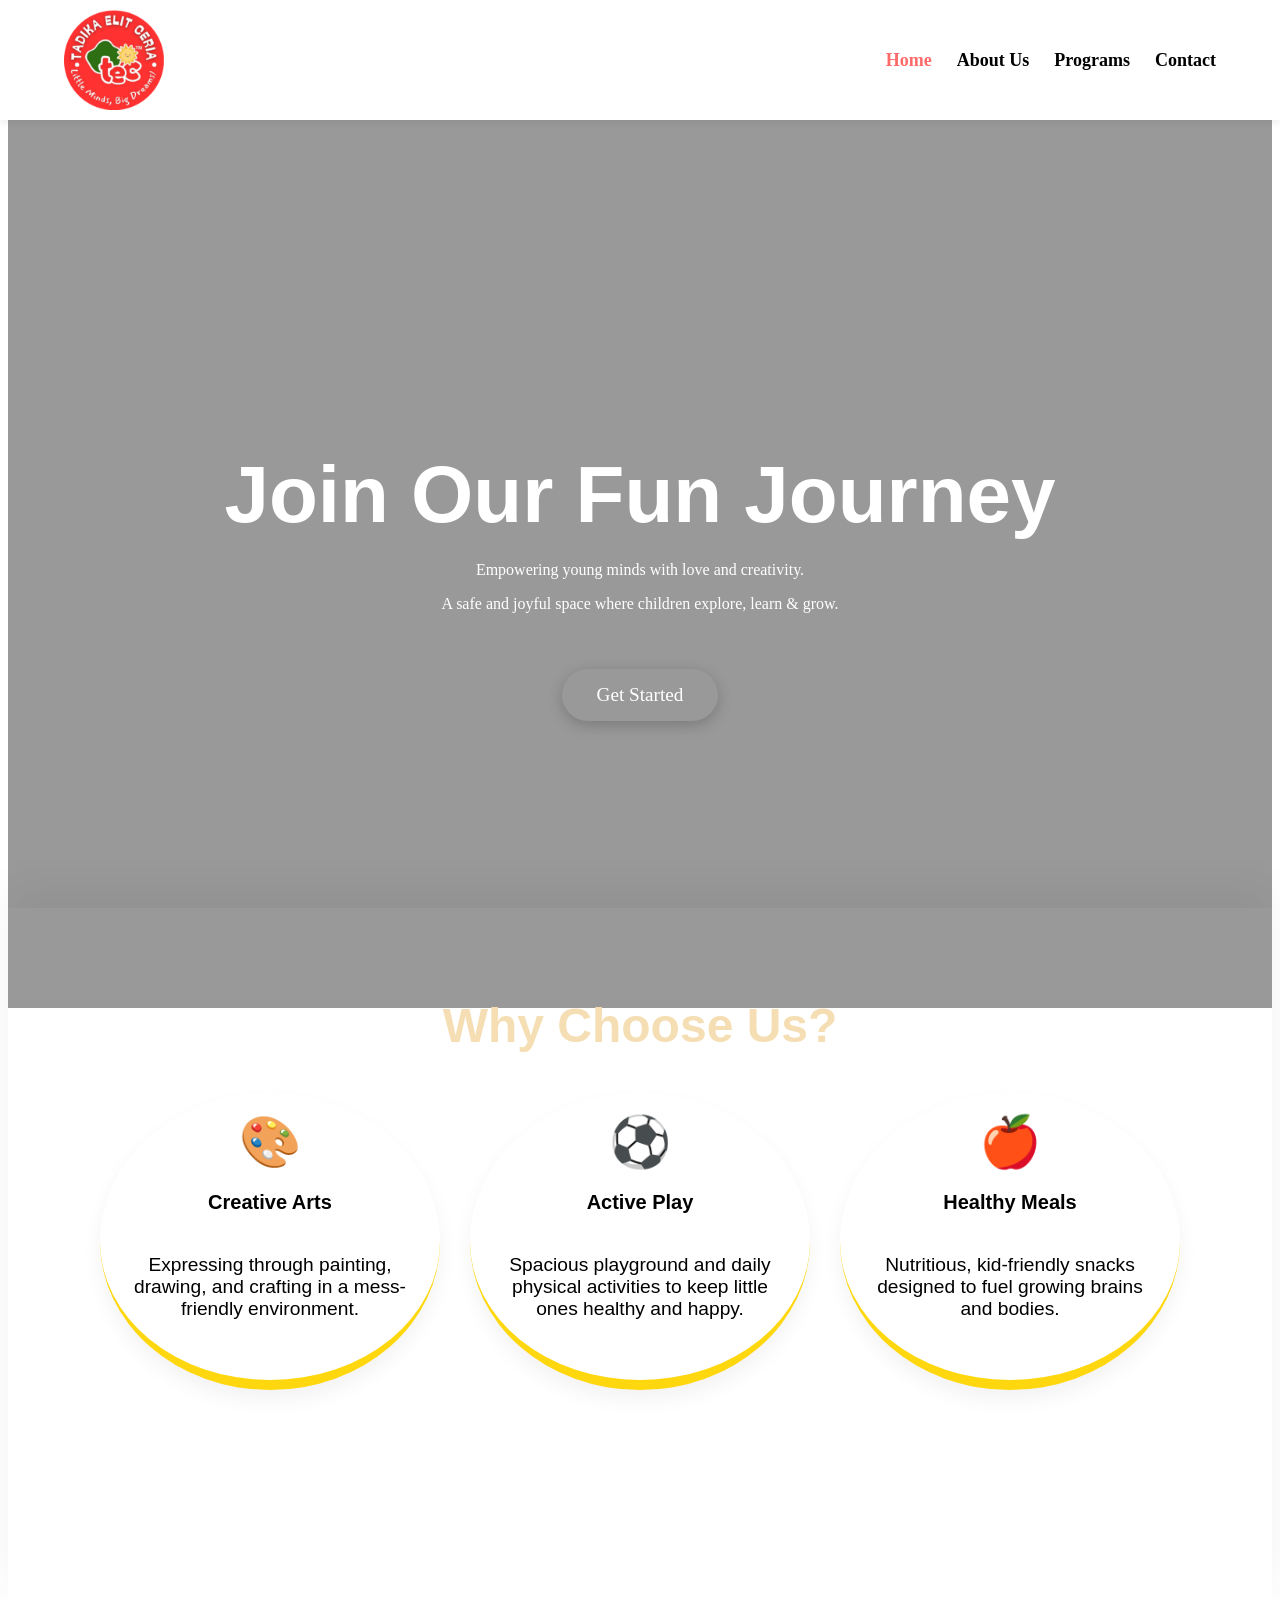
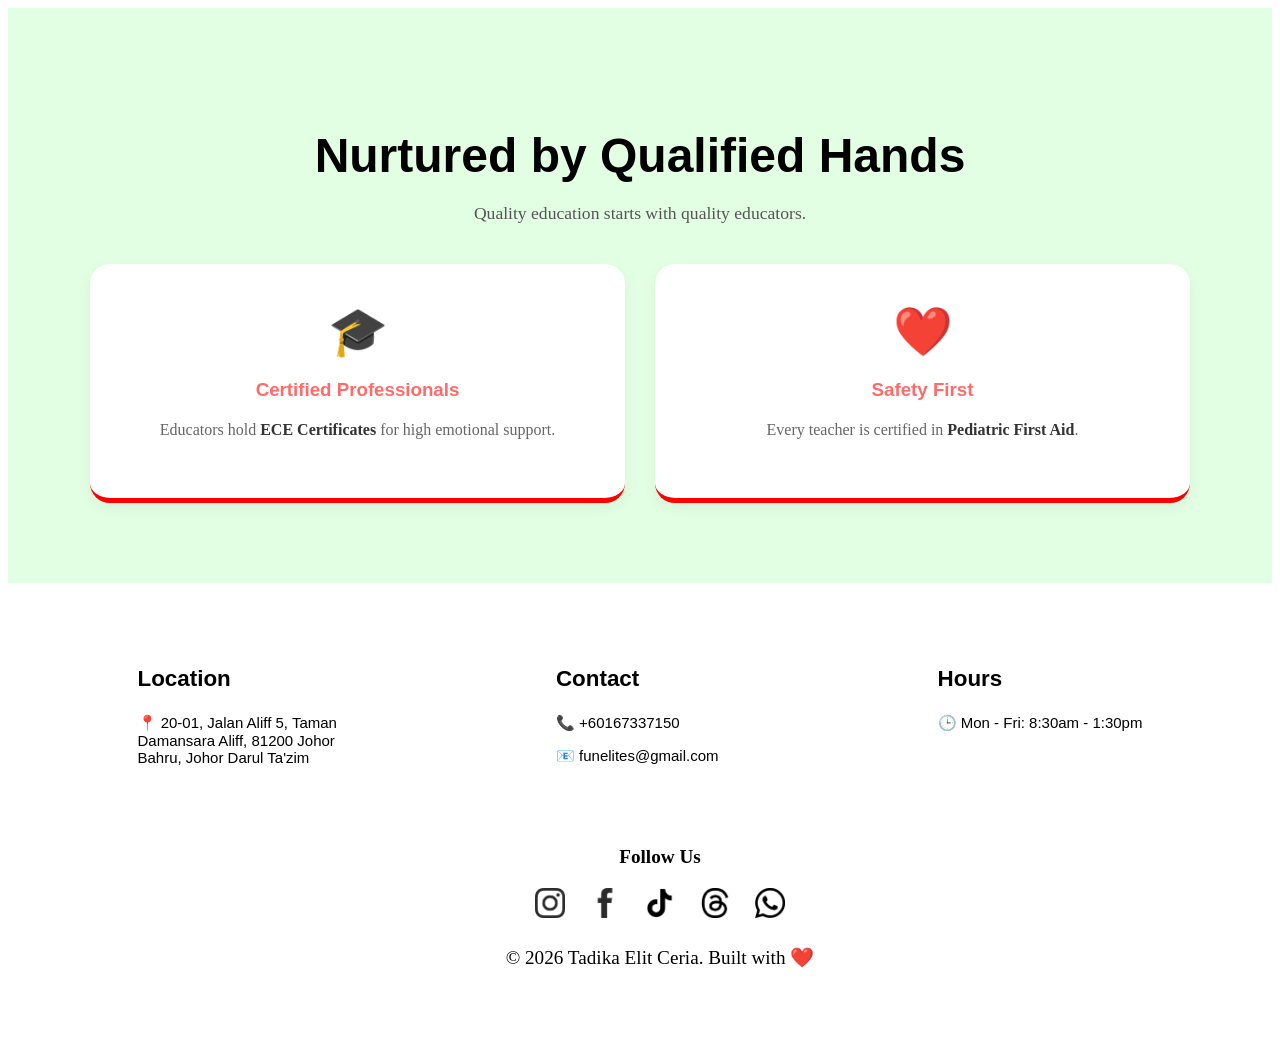
==== index.html @ 76b3a1b8 "Add files via upload" ====
<!DOCTYPE html>
<html lang="en">
<head>
    <meta charset="UTF-8">
    <meta name="viewport" content="width=device-width, initial-scale=1.0">
    <title>Tadika Elit Ceria | Home</title>
    <!-- Fonts CDN Fix -->
    <link href="googleapis.com" rel="stylesheet">
    <!-- Project Stylesheets -->
    <link rel="stylesheet" href="style.css">
    <link rel="stylesheet" href="nav.css">
    <link rel="stylesheet" href="index.css">
    <link rel="stylesheet" href="hero.css">
    <link rel="stylesheet" href="footer.css">
    <link rel="stylesheet" href="scrollToTop.css">
    <!--Favicon -->
    <link rel="icon" href="images/tec_logo.ico" type="image/x-icon">

    <style>
        .scallop-top {
    height: 40px;
    width: 100%; 
    position: absolute;
    top: -39px;
    background: radial-gradient(circle at 25px 0px, transparent 25px, #e2ffe4 26px);
    background-size: 50px 50px;
    background-color: var(--secondary-color);
    transform: rotate(180deg);
}
    </style>
</head>
<body>

    <!-- Navigation Header -->
    <div class="mobile-header">
        <!-- Hamburger Menu Icon -->
         <span class="mobile-only-toggle" style="font-size:30px;cursor:pointer" onclick="openNav()">☰</span>
         <!-- Logo Area -->
          <div class="logo-area">
            <a href="index.html">
                <img src="images/tec_logo.ico" alt="Tadika Elit Ceria Logo" style="height: 70px; width: auto;">
            </a>
        </div>
    </div>
    
    <!-- Your Sidenav stays outside the header -->
    <div id="mySidenav" class="sidenav">
        <!-- Sidenav content -->
            <a href="javascript:void(0)" class="closebtn" onclick="closeNav()">&times;</a>
            <a href="index.html" style="color: var(--primary-color, #ff6b6b);">Home</a>
            <a href="about.html">About Us</a>
            <a href="program.html">Programs</a>
            <a href="contact.html">Contact</a>
        </div>

    <!-- Desktop Navigation Menu -->
    <nav class="desktop-nav">
            <a href="index.html" class="logo">
                <img src="images/tec_logo.ico" alt="Tadika Elit Ceria Logo">
            </a>
        <ul class="nav-links">
            <li><a href="index.html" style="color: var(--primary-color, #ff6b6b);">Home</a></li>
            <li><a href="about.html">About Us</a></li>
            <li><a href="program.html">Programs</a></li>
            <li><a href="contact.html">Contact</a></li>
        </ul>
    </nav>

    <!-- Video Hero Section Frame -->
    <header class="hero">
        <video autoplay muted loop playsinline class="hero-video">
            <source src="images/bg.MP4" type="video/mp4">
        </video>
        <div class="hero-overlay"></div>
        <div class="hero-content">
            <h1>Join Our Fun Journey</h1>
            <p>Empowering young minds with love and creativity.</p>
            <p>A safe and joyful space where children explore, learn & grow.</p>
            <a href="program.html" class="cta-button">Get Started</a>
        </div>
    </header>

    <!-- Core School Highlights Value Propositions Grid -->
    <section class="features" id="programs">
        <h1>Why Choose Us?</h1>
        <div class="card-container">
            <div class="card">
                <div class="card-icon" style="font-size: 50px;">🎨</div>
                <h3>Creative Arts</h3>
                <p>Expressing through painting, drawing, and crafting in a mess-friendly environment.</p>
            </div>
            <div class="card">
                <div class="card-icon" style="font-size: 50px;">⚽</div>
                <h3>Active Play</h3>
                <p>Spacious playground and daily physical activities to keep little ones healthy and happy.</p>
            </div>
            <div class="card">
                <div class="card-icon" style="font-size: 50px;">🍎</div>
                <h3>Healthy Meals</h3>
                <p>Nutritious, kid-friendly snacks designed to fuel growing brains and bodies.</p>
            </div>
        </div>
    </section>

    <!-- Professional Teaching Qualifications Section Grid Layout -->
    <section class="teachers-section">
        <div class="container">
            <h1>Nurtured by Qualified Hands</h1>
            <p class="subtitle">Quality education starts with quality educators.</p>
            <div class="certifications-grid">
                <div class="cert-item">
                    <div class="cert-icon">🎓</div>
                    <h3>Certified Professionals</h3>
                    <p>Educators hold <strong>ECE Certificates</strong> for high emotional support.</p>
                </div>
                <div class="cert-item">
                    <div class="cert-icon">❤️</div>
                    <h3>Safety First</h3>
                    <p>Every teacher is certified in <strong>Pediatric First Aid</strong>.</p>
                </div>
            </div>
        </div>
    </section>

    <!-- Master Brand Footer Block Layout -->
    <footer class="main-footer">
        <div class="scallop-top"></div>
        <div class="footer-container">
            <div class="footer-col">
                <h3>Location</h3>
                <p>📍 <a href="https://maps.app.goo.gl/T594sdLoqU8BHJKU7" target="_blank" rel="noopener">20-01, Jalan Aliff 5, Taman<br>
                   Damansara Aliff, 81200 Johor<br>
                   Bahru, Johor Darul Ta'zim</a></p>
            </div>
            <div class="footer-col">
                <h3>Contact</h3>
                <p>📞 <a href="tel:+60167337150">+60167337150</a></p>
                <p>📧 <a href="mailto:funelites@gmail.com">funelites@gmail.com</a></p>
            </div>
            <div class="footer-col">
                <h3>Hours</h3>
                <p>🕒 Mon - Fri: 8:30am - 1:30pm</p>
            </div>
        </div>
        <div class="footer-bottom">
            <h4>Follow Us</h4>
            <div class="social-icons">
                <a href="https://instagram.com/tadika_elitceria/" target="_blank" rel="noopener" aria-label="Instagram">
                    <img src="images/instagram.png" alt="Instagram" style="height: 30px;">
                </a>
                <a href="https://facebook.com/536628506197151/" target="_blank" rel="noopener" aria-label="Facebook">
                    <img src="images/facebook.png" alt="Facebook" style="height: 30px;">
                </a>
                <a href="https://tiktok.com/@tadika.elit.ceria" target="_blank" rel="noopener" aria-label="TikTok">
                    <img src="images/tiktok.png" alt="TikTok" style="height: 30px;">
                </a>
                <a href="https://www.threads.com/@tadika_elitceria" target="_blank" rel="noopener" aria-label="Threads">
                    <img src="images/threads.png" alt="Threads" style="height: 30px;">
                </a>
                <a href="https://wa.me/60167337150" target="_blank" rel="noopener" aria-label="WhatsApp">
                    <img src="images/whatsapp.png" alt="WhatsApp" style="height: 30px;">
                </a>
            </div>
            <p>&copy; 2026 Tadika Elit Ceria. Built with ❤️</p>
        </div>
    </footer>

    <script>
        function openNav() {
            document.getElementById("mySidenav").style.width = "250px";
        }
        function closeNav() {
            document.getElementById("mySidenav").style.width = "0";
        }

window.addEventListener('scroll', () => {
  const hero = document.querySelector('.hero');
  const scrollPosition = window.scrollY;

  // Adjust the number (800) to control how fast it fades out
  const maxScroll = 800; 
  let opacity = 1 - (scrollPosition / maxScroll);

  if (opacity < 0) opacity = 0;
  if (opacity > 1) opacity = 1;

  hero.style.opacity = opacity;
});
    </script>

    <button id="backToTopBtn" onclick="scrollToTop()">➔</button>
    <script src="scrolltToTop.js"></script>
    <!--<script>
        const backToTopBtn = document.getElementById('backToTopBtn');

        window.onscroll = function() {
            if (document.body.scrollTop > 200 || document.documentElement.scrollTop > 200) {
                backToTopBtn.style.display = "block";
            } else {
                backToTopBtn.style.display = "none";
            }
        };

        function scrollToTop() {
            window.scrollTo({ top: 0, behavior: 'smooth' });
        }
        </script>-->
    
</body>
</html>
---- nav.css ----
/* ==========================================================================
   1. Base Styles & Desktop Navigation
   ========================================================================== */
/* Hide the desktop navigation by default (on mobile screens) */
.desktop-nav {
  display: none;
}

/* Base navigation block styles */
nav {
    background-color: #fff; 
    box-shadow: 0 4px 6px rgba(0,0,0,0.05);
    position: fixed;
    top: 0;
    left: 0;
    width: 100%;
    z-index: 100;
    display: flex;
    justify-content: space-between;
    align-items: center;
    padding: 10px 5%;
    box-sizing: border-box;
}

.nav-links {
    list-style: none;
    display: flex;
    gap: 25px;
    margin: 0;
}

.nav-links a {
    text-decoration: none;
    color: black;
    font-weight: 700;
    font-size: 18px;
    transition: color 0.3s ease;
}

.nav-links a:hover {
    color: var(--primary-color);
}

.logo img {
    height: 100px;
    width: auto;
    display: block;
}

/* Hide the icon by default on desktop screens */
.mobile-only-toggle {
  display: none;
}


/* ==========================================================================
   2. Mobile View Layout & Header (Up to 768px wide)
   ========================================================================== */
@media screen and (max-width: 768px) {
  #mySidenav {
    display: block; 
  }
  
  .mobile-only-toggle {
    display: inline-block;
  }
  
  /* Container layout */
  .mobile-header {
    display: flex;
    align-items: center;       
    justify-content: flex-start; 
    gap: 30px;                 
    padding: 10px 15px;        
    background-color: white;
    /* Crucial changes for top fixation */
    position: fixed;           /* Locks the header in place relative to the screen */
    top: 0;                    /* Aligns it perfectly to the absolute top edge */
    left: 0;                   /* Aligns it to the left edge */
    width: 100%;               /* Forces the bar to span the full viewport width */
    box-shadow: 0 2px 5px rgba(0,0,0,0.1); /* Optional: adds a subtle shadow below the header */
    z-index: 999;              /* Keeps it layered safely above your normal page content */
    box-sizing: border-box;    /* Ensures padding doesn't push the header past 100% width */
  }

  /* Adjust logo size so it fits perfectly next to the icon */
  .main-logo {
    height: 40px; /* Increased from 10px so you can see it clearly */
    width: auto;
    display: block;
  }

  .features{
        position: relative;
        height: auto;
        opacity: 1;
        visibility: visible;
        overflow: visible;
        padding-top: 60px; /* Space for fixed nav */
        padding-bottom: 60px;
    }

    .hero{
        position: relative;
        height: auto;
        opacity: 1;
        visibility: visible;
        overflow: visible;
        padding-top: 60px; /* Space for fixed nav */
        padding-bottom: 60px;
    }
}


/* ==========================================================================
   3. Desktop View Overrides (769px wide or more)
   ========================================================================== */
@media screen and (min-width: 769px) {
  .mobile-header {
    display: none;
  }
  
  .desktop-nav {
    display: flex; /* Activates and shows the layout strictly on desktop */
    align-items: center;
    justify-content: space-between;
  }
}


/* ==========================================================================
   4. Side Drawer Mechanics
   ========================================================================== */
.sidenav {
  height: 100%;
  width: 0;                  
  position: fixed;
  z-index: 9999;             
  top: 0;
  left: 0;
  background-color: #ffffff; 
  overflow-x: hidden;
  transition: 0.3s;          
  padding-top: 60px;
}

.sidenav a {
  padding: 8px 8px 8px 32px;
  text-decoration: none;
  font-size: 25px;
  color: #818181;
  display: block;
  transition: 0.3s;
}

.sidenav a:hover {
  color: #f1f1f1;
}

.sidenav .closebtn {
  position: absolute;
  top: 0;
  right: 25px;
  font-size: 36px;
  margin-left: 50px;
}

@media screen and (max-height: 900px) {
  .sidenav { padding-top: 15px; }
  .sidenav a { font-size: 18px; }
}
---- index.css ----
/* Index.html */    
    /* Introduction Section Styling */
        .intro {
            padding: 100px 20px;
            background-color: white;
            text-align: center;
            position: relative; /* Scrolls away normally */
            position: relative;
            z-index: 5; /* This ensures it slides OVER the fading hero */
            margin-top: -50px; /* Optional: slight overlap for a smoother look */
        }
        .intro-content {
            max-width: 800px;
            margin: 0 auto;
            font: poppins;
        }
        .intro h2 {
            font-size: 40px;
            margin-bottom: 20px;
        }
        .intro p {
            font-size: 20px;
            line-height: 1.6;
            color: #555;
            margin-bottom: 20px;
        }

        /* Responsive Design */
    @media (max-width: 768px) {
            nav { flex-direction: column; gap: 15px; text-align: center;}
            .hero h1 { font-size: 36px; }
            .hero p { font-size: 18px; }
            .intro h2 { font-size: 28px; }
            .intro p { font-size: 16px; }
            .teachers-section h2 { font-size: 36px; }
            .teachers-section { padding: 60px 20px !important; }

            .features {
                height: auto; /* Allows the section to expand based on content */
                padding: 40px 20px; /* Adjusts padding for smaller screens */
            }

        }
        
        .features {
            height: 600px;
            padding: 50px 20px;
            text-align: center;
            margin: 0 auto;
            position: sticky;
            top: 80px; /* Offset this so it doesn't hide behind your 70px tall nav bar */
            background-color: var(--primary-color); /* Add background so content doesn't overlap messily */
            z-index: 0;       
            box-shadow: 0 -20px 40px rgba(0,0,0,0.05); /* Adds separation when intro scrolls away */         
        }
        .features h1 {
            font-size: 3rem;
            margin-bottom: 40px;
            font-display: block;
            color: wheat;
            font-family: "Century Gothic", CenturyGothic, AppleGothic, sans-serif;
        }

        .features p {
            font-size: 1.2rem;
            margin-bottom: 40px;
            font-family: Arial, Helvetica, sans-serif;
            font-weight: lighter;
        }

        .features h3 {
            font-size: 1.25rem;
            margin-bottom: 40px;
            font-family: "Century Gothic", CenturyGothic, AppleGothic, sans-serif;
        }
        
.card {
    position: relative;
    overflow: hidden; /* Ensures the background image doesn't spill out */
}

/*.enrollment-bg {
    position: absolute;
    background-repeat: repeat;
    top: 50%;
    left: 50%;
    min-width: 100%;
    min-height: 100%;
    width: auto;
    height: auto;
    transform: translate(-50%, -50%);
    z-index: -2;
    object-fit: cover;}

.enrollment-cta {
    padding: 300px 20px;
    /*background-image: 'image/1.jpeg';*/
    /*background-color: white; /* Contrast against the page background */
    /*text-align: center;
    /* This ensures it clears any floated elements */
    /*clear: both;
    
}*/

.enrollment-section {
    padding: 100px 20px;
    background-color: var(--bg-color);
    text-align: center;
    position: sticky;
}

.enrollment-card {
    max-width: 90%;         /* Limits the width so it doesn't span the whole screen */
    width: 90%;               
    height: auto;             /* Let the height adjust based on content */
    margin: 20px auto;        /* Centers the card with some space top/bottom */
    
    /* Background Styles */
    background-image: url('images/bg4.png');
    background-color: rgba(0, 0, 0, 0.5); 
    background-blend-mode: darken;        
    background-size: cover;   /* Ensures the background image fills the area */
    background-position: center;

    /* Sizing & Spacing */
    padding: 40px 20px;       /* Reduced padding: 40px top/bottom, 20px sides */
    
    /* Decoration */
    border-radius: 20px;      /* Slightly smaller radius for a smaller card */
    box-shadow: 0 10px 20px rgba(0,0,0,0.1);
    border: 3px dashed var(--primary-color); 
    text-align: center;       /* Centers any text inside the card */
}

.enrollment-card h2 {
    font-family: "Century Gothic", CenturyGothic, AppleGothic, sans-serif;
    color: var(--bg-color);
    font-size: 4rem;
    font-weight: bolder;
    text-shadow: #000000 1px 1px 0; /* Adds a subtle outline for better readability */
    margin-bottom: 15px;
}
.enrollment-card p {
    font-size: 30px;
    text-shadow: black 1px 1px 0;
    font-family: Arial, Helvetica, sans-serif;
    color: #ffffff;
    margin-bottom: 35px;
}
.container {
    max-width: 1100px;
    margin: 0 auto;
}

.subtitle {
    font-size: 1.1rem;
    color: #555;
    margin-bottom: 40px;
}

.certifications-grid {
    display: grid;
    grid-template-columns: repeat(auto-fit, minmax(280px, 1fr));
    gap: 30px;
}

.cert-item {
    background: white;
    padding: 40px 30px;
    border-radius: 20px;
    box-shadow: 0 5px 15px rgba(0,0,0,0.05);
    border-bottom: 5px solid #ff0000; /* Mint green accent */
    transition: transform 0.3s ease;
}

.cert-item:hover {
    transform: translateY(-5px);
}

.cert-icon {
    font-size: 3rem;
    margin-bottom: 15px;
}

.cert-item h3 {
    color: #ff6b6b; /* Soft red for headings */
    margin-bottom: 15px;
    font-family: "Century Gothic", CenturyGothic, AppleGothic, sans-serif;;
}

.cert-item p {
    line-height: 1.6;
    color: #666;
}

.cert-item strong {
    color: #333;
}

.teachers-section h1 {
    font-size: 3rem;
    margin-bottom: 20px;
    font-family: "Century Gothic", CenturyGothic, AppleGothic, sans-serif;;
    color: var(--primary-color);
}

.teachers-section {
    background-color: #e2ffe4; /* Light sky blue background */
    padding: 80px 20px;
    text-align: center;
    position: sticky;
    /*top: 80px;*/
}
---- hero.css ----
/* Hero Section */
.hero, .hero-about, .hero-program{
    position: relative;
    height: 900px;
    width: 100%;
    display: flex;
    align-items: center;
    justify-content: center;
    top: 100px;
}

.hero-video {
    position: absolute;
    top: 50%;
    left: 50%;
    min-width: 100%;
    min-height: 100%;
    width: auto;
    height: auto;
    transform: translate(-50%, -50%);
    z-index: -2;
    object-fit: cover;}

.hero-overlay {
    position: absolute;
    inset: 0;
    background: rgba(0, 0, 0, 0.4);
    z-index: -1;
}

.hero-content {
    text-align: center;
    color: white;
    padding: 20px;
}
.hero-content h1 {
            font-size: 5rem;
            margin-bottom: 20px;
            font-family: "Century Gothic", CenturyGothic, AppleGothic, sans-serif;
            font-weight: bolder;
            color: rgb(255, 255, 255);
           /* text-shadow: #000000 2px 2px 0, #ffd70f 4px 4px 0, #ffd70f 6px 6px 0;*/
        }
.hero-p { 
    background-color: #7e2121;
    position: relative;
    height: 80vh;
    width: 100%;
    display: flex;
    align-items: center;
    justify-content: center;
}

.cta-button {
    margin-top: 40px;
    background-color: transparent;
    color: white;
    padding: 15px 35px;
    text-decoration: none;
    font-family: 'Fredoka One', cursive;
    font-size: 1.2rem;
    border-radius: 50px;
    box-shadow: 0 4px 15px rgba(0,0,0,0.2);
    transition: all 0.3s ease;
    display: inline-block;
}
.cta-button2 {
    margin-top: 40px;
    background-color: rgb(207, 49, 49);
    color: white;
    padding: 15px 35px;
    text-decoration: none;
    font-family: 'Fredoka One', cursive;
    font-size: 1.2rem;
    border-radius: 50px;
    box-shadow: 0 4px 15px rgba(0,0,0,0.2);
    transition: all 0.3s ease;
    display: inline-block;
}
.cta-button:hover, .cta-button2:hover {
    transform: translateY(-3px) scale(1.05);
    background-color: #005f05;
}
.card-container {
    display: flex;
    justify-content: center;
    gap: 30px;
    flex-wrap: wrap;
}
.card {
    background: white;
    padding: 20px;
    border-radius: 100%;
    box-shadow: 0 10px 20px rgba(0,0,0,0.05);
    text-align: center;
    flex: 1;
    min-width: 300px;
    max-width: 300px;
    transition: transform 0.3s ease;
    border-bottom: 10px solid #ffd70f;
}
.card:hover {
    transform: translateY(-10px);
}

/*.cta-container {
    background-image: url('image/bg2.png');
    max-width: 800px;
    margin: 0 auto;
}*/
.enrollment-cta h2 {
    color: rgb(255, 255, 255); /* Green for a "Go" feel */
    margin-bottom: 10px;
    font-size: 70px;
}

.enrollment-cta p {
    color: rgb(255, 255, 255); /* Green for a "Go" feel */
    margin-bottom: 10px;
    font-size: 40px;
    font-family: Arial, Helvetica, sans-serif;
}

@media screen and (max-width: 768px) {
    /* 1. Shrink the Hero height */
    .hero {
        background: url('images/bg.MP4') center/cover no-repeat;
        height: 40vh !important; /* vh = view height. 40vh is 40% of the screen */
        min-height: 300px;      /* Prevents it from getting TOO tiny */
        margin-top: 90px;       /* Keeps space for your fixed nav */
    }

    /* 2. Adjust the Video background to fit the new height */
    .hero-video {
        height: 100% !important;
        object-fit: cover;      /* Ensures video fills the smaller box without squishing */
        width: 100% !important;
    }

    /* 3. Shrink the Text so it fits in the smaller box */
    .hero-content h1 {
        font-size: 1.8rem !important;
        margin-bottom: 10px;
    }

    .hero-content p {
        font-size: 1rem !important;
        padding: 0 10px;
        line-height: 1.2;
    }

    /* 4. Make the Button smaller */
    .cta-button {
        padding: 10px 20px !important;
        font-size: 0.9rem !important;
    }
}
---- footer.css ----
/* Footer Section */
.main-footer {
    background-color: var(--secondary-color);
    padding-bottom: 40px;
    position: relative;
}

.footer-container {
    background-color: var(--secondary-color);
    display: flex;
    justify-content: space-around;
    flex-wrap: wrap;
    max-width: 100%;
    margin: 0 auto;
    padding: 60px 20px 20px;
    color: var(--bg-color);
    font-weight: lighter;
    font-size: 15px;
    font-family: "Century Gothic", CenturyGothic, AppleGothic, sans-serif;
}
.footer-col h3 {
    color: var(--bg-color);
    font-size: 1.4rem;
    font-family: "Century Gothic", CenturyGothic, AppleGothic, sans-serif;
}
.footer-col a {
    color: var(--bg-color);
    text-decoration: none;
}

.footer-bottom {
    color: var(--text-color);
    display: flex;
    flex-direction: column; /* Stacks items vertically */
    align-items: center;    /* Centers items horizontally */
    justify-content: center; /* Ensures vertical centering if there is extra height */
    text-align: center;     /* Centers the text within the elements */
    padding: 40px 20px;     /* Adds some breathing room */
    /*border-top: 1px solid rgba(0,0,0,0.05); Optional: subtle line to separate from columns */
    width: 100%;            /* Ensures it takes the full width to center correctly */
}

.social-icons {
    display: flex;
    justify-content: center; /* Centers the icons inside their container */
    gap: 25px;
    margin: 15px 10px; /* Adds spacing around the icons */;
    object-fit: contain;
}

/* Hover effects */
.social-icons a:hover {
    transform: translateY(-8px) scale(1.2); /* Bounces up and grows slightly */
    filter: brightness(1.2) drop-shadow(0 0 5px rgb(255, 238, 0));
}

.footer-bottom h4, .footer-bottom p {
    margin: 5px 0; /* Tightens the spacing between text elements */
    font-size: 1.2rem;
}
.social-icons a {
    font-size: 2rem;
    color: var(--text-color);
    transition: all 0.3s ease;
}
.social-icons a:hover {
    color: var(--primary-color);
    transform: scale(1.2);
}
---- scrollToTop.css ----
/* Hide by default on desktop screens */
#backToTopBtn {
  display: none;
}

/* Show and style only on mobile screens */
@media screen and (max-width: 768px) {
  #backToTopBtn {
    position: fixed;         /* Floats independently over your webpage content */
    bottom: 20px;            /* Placed 20px from the bottom edge */
    right: 20px;             /* Placed 20px from the right edge */
    z-index: 99;             /* Sits cleanly on top of text and images */
    border: none;
    outline: none;
    background-color: var(--primary-color, #ff6b6b); /* Matches your brand theme color */
    color: white;
    cursor: pointer;
    padding: 12px;
    border-radius: 50%;      /* Forces the button shape into a perfect circle */
    width: 45px;
    height: 45px;
    font-size: 18px;
    transform: rotate(-90deg); /* Rotates the horizontal arrow to point upward */
    box-shadow: 0 4px 10px rgba(0, 0, 0, 0.2); /* Gives it a clean floating look */
    align-items: center;
    justify-content: center;
  }
}
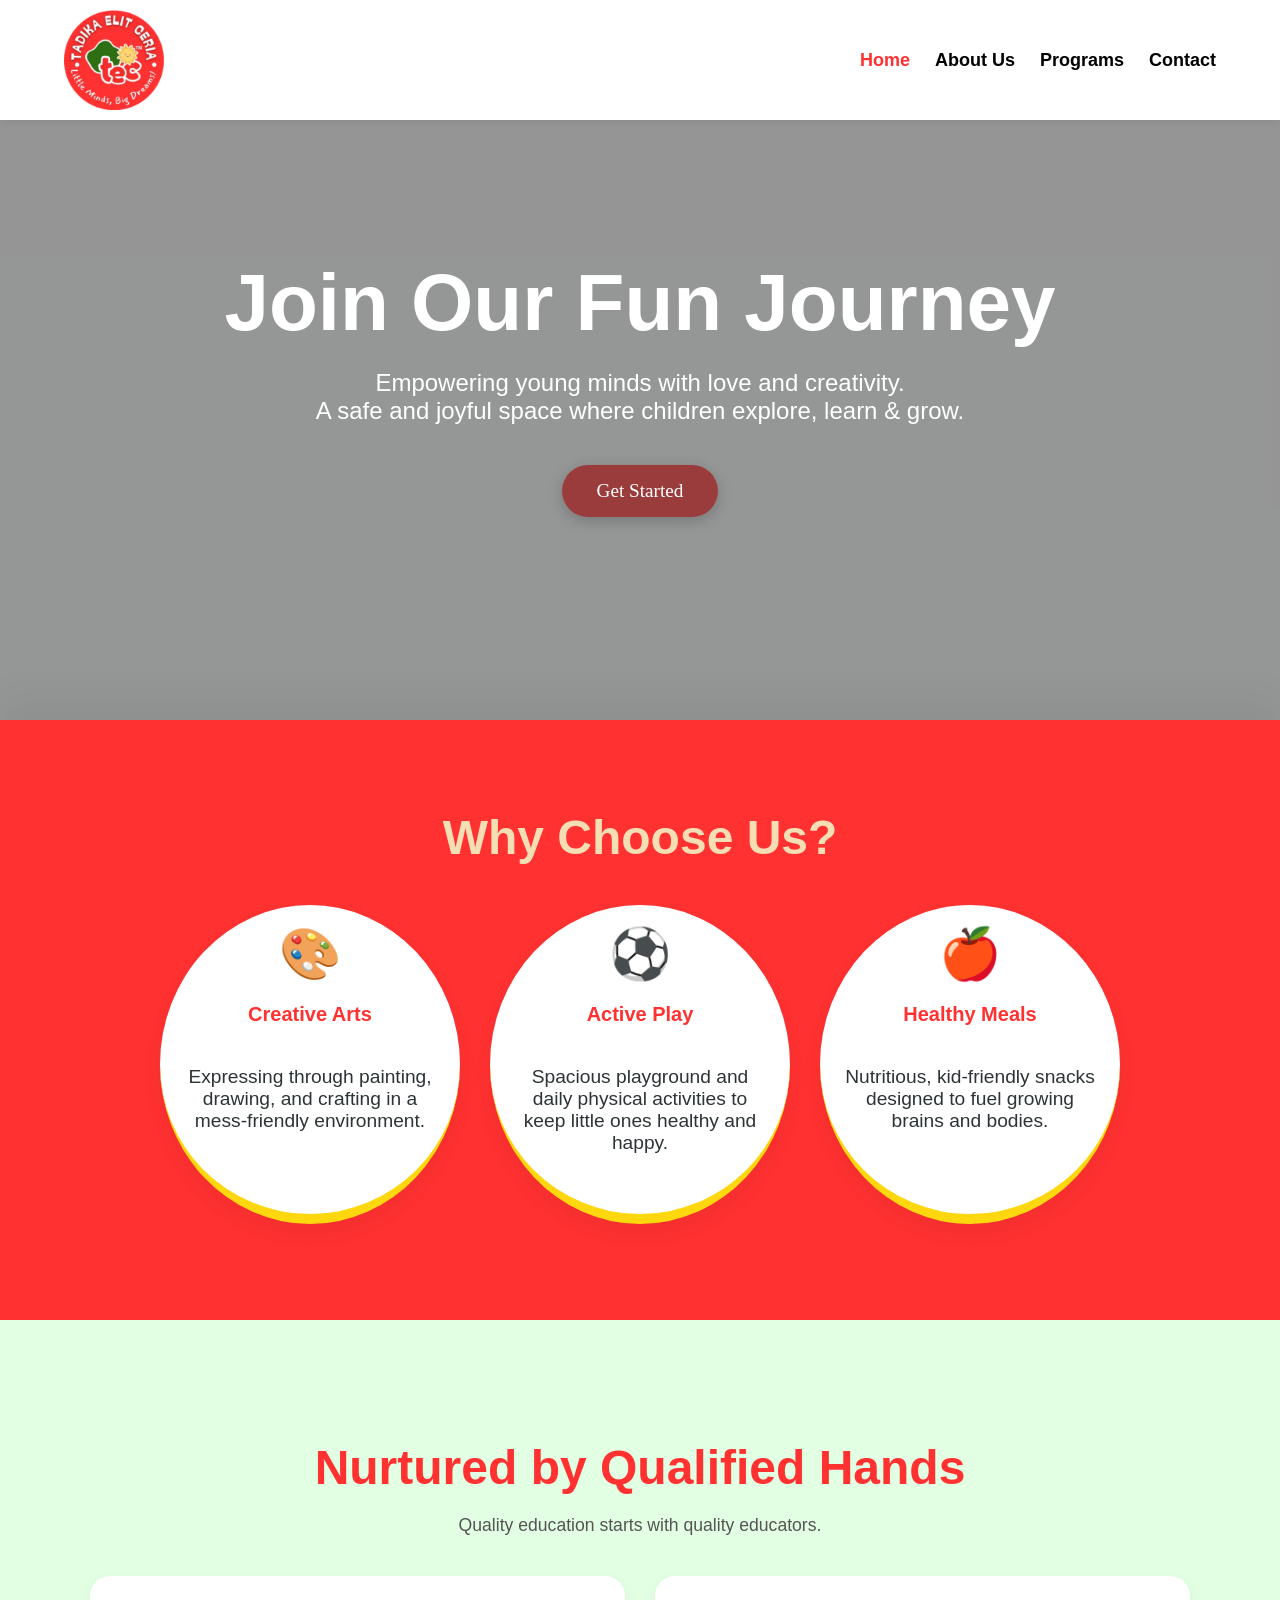
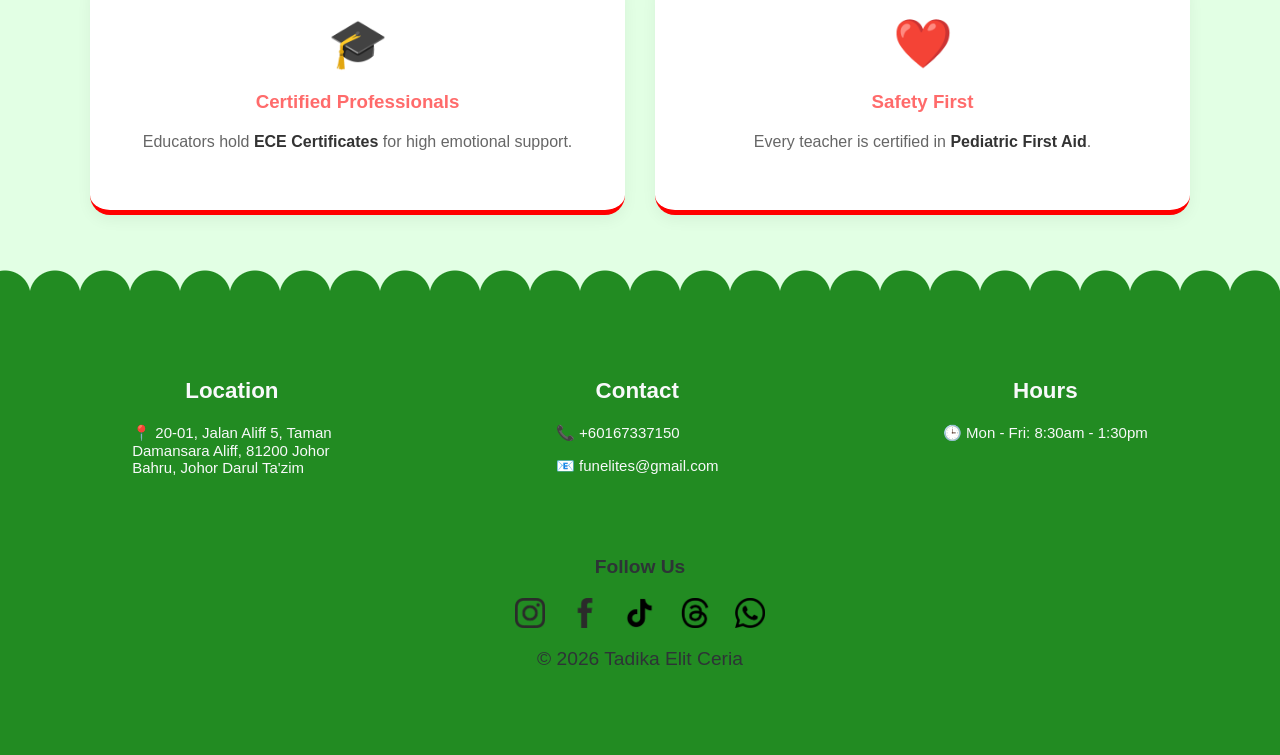
==== commit 395ab927: "Fix HTML encoding issues in index.html" ====
--- a/index.html
+++ b/index.html
@@ -161,7 +161,7 @@
                     <img src="images/whatsapp.png" alt="WhatsApp" style="height: 30px;">
                 </a>
             </div>
-            <p>&copy; 2026 Tadika Elit Ceria. Built with ❤️</p>
+            <p>&copy; 2026 Tadika Elit Ceria</p>
         </div>
     </footer>
 
--- a/style.css
+++ b/style.css
@@ -0,0 +1,86 @@
+        
+/* Base Styles & Colors */
+/* Updated Brand Colors from your Logo */
+:root {
+    --primary-color: #FF3131;   /* Red */
+    --secondary-color: #228B22; /* Green */
+    --accent-color: #FFD700;    /* Sun Yellow */
+    --text-color: #2D3436;
+    --bg-color: #f8f9fa;        /* Light Tint */
+}
+
+*, *::before, *::after {
+    box-sizing: border-box;
+}
+
+html, body {
+    margin: 0;
+    padding: 0;
+    width: 100%;
+}
+
+body {
+    font-family: 'Nunito', sans-serif;
+    background-color: var(--bg-color);
+    color: var(--text-color);
+    /*line-height: 1.6;*/
+}
+
+img, video {
+    max-width: 100%;
+    height: auto;
+    display: block;
+}
+
+/* Updated Typography */
+h1, h2, h3 {
+    font-family: Arial, Helvetica, sans-serif;/*'Fredoka One', cursive; /* Playful font */
+    text-align: center;
+    color: var(--primary-color);
+    margin-bottom: 20px;}
+
+/* Responsive Design */
+@media (max-width: 768px) {
+    nav {
+        flex-direction: column;
+        padding: 20px;
+    }
+    .nav-links {
+        margin-top: 15px;
+        gap: 15px;
+    }
+    
+    .footer-container {
+        flex-direction: column;
+        text-align: center;
+        background-color: white;
+    }
+}
+
+.hero-content p {
+    margin-top: 0;
+    margin-bottom: 0;
+        font-size: 1.5rem;
+        font-family:Arial, Helvetica, sans-serif;
+    }
+    .hero-content h1 {
+        margin-bottom: 0;
+        font-size: 4rem;
+        color: white;
+        font-family: "Century Gothic", CenturyGothic, AppleGothic, sans-serif;
+        font-weight: lighter; 
+    }
+
+  
+        /* Map Placeholder 
+        .map-box {
+            grid-column: span 2;
+            height: 300px;
+            background: #e0e0e0;
+            border-radius: 20px;
+            display: flex;
+            align-items: center;
+            justify-content: center;
+            font-weight: 700;
+            color: #888;
+            overflow: hidden;}*/
--- a/nav.css
+++ b/nav.css
@@ -91,13 +91,13 @@
   }
 
   .features{
-        position: relative;
-        height: auto;
+        position: relative !important;
+        height: 150vh !important;
         opacity: 1;
         visibility: visible;
         overflow: visible;
-        padding-top: 60px; /* Space for fixed nav */
-        padding-bottom: 60px;
+        top: 0 !important;
+        /*padding-bottom: 60px;*/
     }
 
     .hero{
--- a/index.css
+++ b/index.css
@@ -1,47 +1,4 @@
-/* Index.html */    
-    /* Introduction Section Styling */
-        .intro {
-            padding: 100px 20px;
-            background-color: white;
-            text-align: center;
-            position: relative; /* Scrolls away normally */
-            position: relative;
-            z-index: 5; /* This ensures it slides OVER the fading hero */
-            margin-top: -50px; /* Optional: slight overlap for a smoother look */
-        }
-        .intro-content {
-            max-width: 800px;
-            margin: 0 auto;
-            font: poppins;
-        }
-        .intro h2 {
-            font-size: 40px;
-            margin-bottom: 20px;
-        }
-        .intro p {
-            font-size: 20px;
-            line-height: 1.6;
-            color: #555;
-            margin-bottom: 20px;
-        }
-
-        /* Responsive Design */
-    @media (max-width: 768px) {
-            nav { flex-direction: column; gap: 15px; text-align: center;}
-            .hero h1 { font-size: 36px; }
-            .hero p { font-size: 18px; }
-            .intro h2 { font-size: 28px; }
-            .intro p { font-size: 16px; }
-            .teachers-section h2 { font-size: 36px; }
-            .teachers-section { padding: 60px 20px !important; }
-
-            .features {
-                height: auto; /* Allows the section to expand based on content */
-                padding: 40px 20px; /* Adjusts padding for smaller screens */
-            }
-
-        }
-        
+/* Index.html */  
         .features {
             height: 600px;
             padding: 50px 20px;
@@ -210,4 +167,20 @@
     text-align: center;
     position: sticky;
     /*top: 80px;*/
-}+}
+/* Responsive Design */
+    @media (max-width: 768px) {
+            nav { flex-direction: column; gap: 15px; text-align: center;}
+            .hero h1 { font-size: 36px; }
+            .hero p { font-size: 18px; }
+            .intro h2 { font-size: 28px; }
+            .intro p { font-size: 16px; }
+            .teachers-section h2 { font-size: 36px; }
+            .teachers-section { padding: 60px 20px !important; }
+
+            /*.features {
+                height: auto; /* Allows the section to expand based on content */
+                /*padding: 40px 20px; /* Adjusts padding for smaller screens 
+            }*/
+
+        }
--- a/hero.css
+++ b/hero.css
@@ -1,12 +1,12 @@
 /* Hero Section */
 .hero, .hero-about, .hero-program{
     position: relative;
-    height: 900px;
+    height: 80vh;
     width: 100%;
     display: flex;
     align-items: center;
     justify-content: center;
-    top: 100px;
+    overflow: hidden;
 }
 
 .hero-video {
@@ -49,28 +49,16 @@
     display: flex;
     align-items: center;
     justify-content: center;
+    overflow: hidden;
 }
 
 .cta-button {
     margin-top: 40px;
-    background-color: transparent;
+    background-color: rgba(161, 0, 0, 0.6);
     color: white;
     padding: 15px 35px;
     text-decoration: none;
-    font-family: 'Fredoka One', cursive;
-    font-size: 1.2rem;
-    border-radius: 50px;
-    box-shadow: 0 4px 15px rgba(0,0,0,0.2);
-    transition: all 0.3s ease;
-    display: inline-block;
-}
-.cta-button2 {
-    margin-top: 40px;
-    background-color: rgb(207, 49, 49);
-    color: white;
-    padding: 15px 35px;
-    text-decoration: none;
-    font-family: 'Fredoka One', cursive;
+    font-family: 'Fredoka One';
     font-size: 1.2rem;
     border-radius: 50px;
     box-shadow: 0 4px 15px rgba(0,0,0,0.2);
@@ -124,10 +112,10 @@
 @media screen and (max-width: 768px) {
     /* 1. Shrink the Hero height */
     .hero {
-        background: url('images/bg.MP4') center/cover no-repeat;
-        height: 40vh !important; /* vh = view height. 40vh is 40% of the screen */
+        /*background: url('images/bg.MP4') center/cover no-repeat;*/
+        height: 60vh !important; /* vh = view height. 40vh is 40% of the screen */
         min-height: 300px;      /* Prevents it from getting TOO tiny */
-        margin-top: 90px;       /* Keeps space for your fixed nav */
+        margin-top: 80px;       /* Keeps space for your fixed nav */
     }
 
     /* 2. Adjust the Video background to fit the new height */
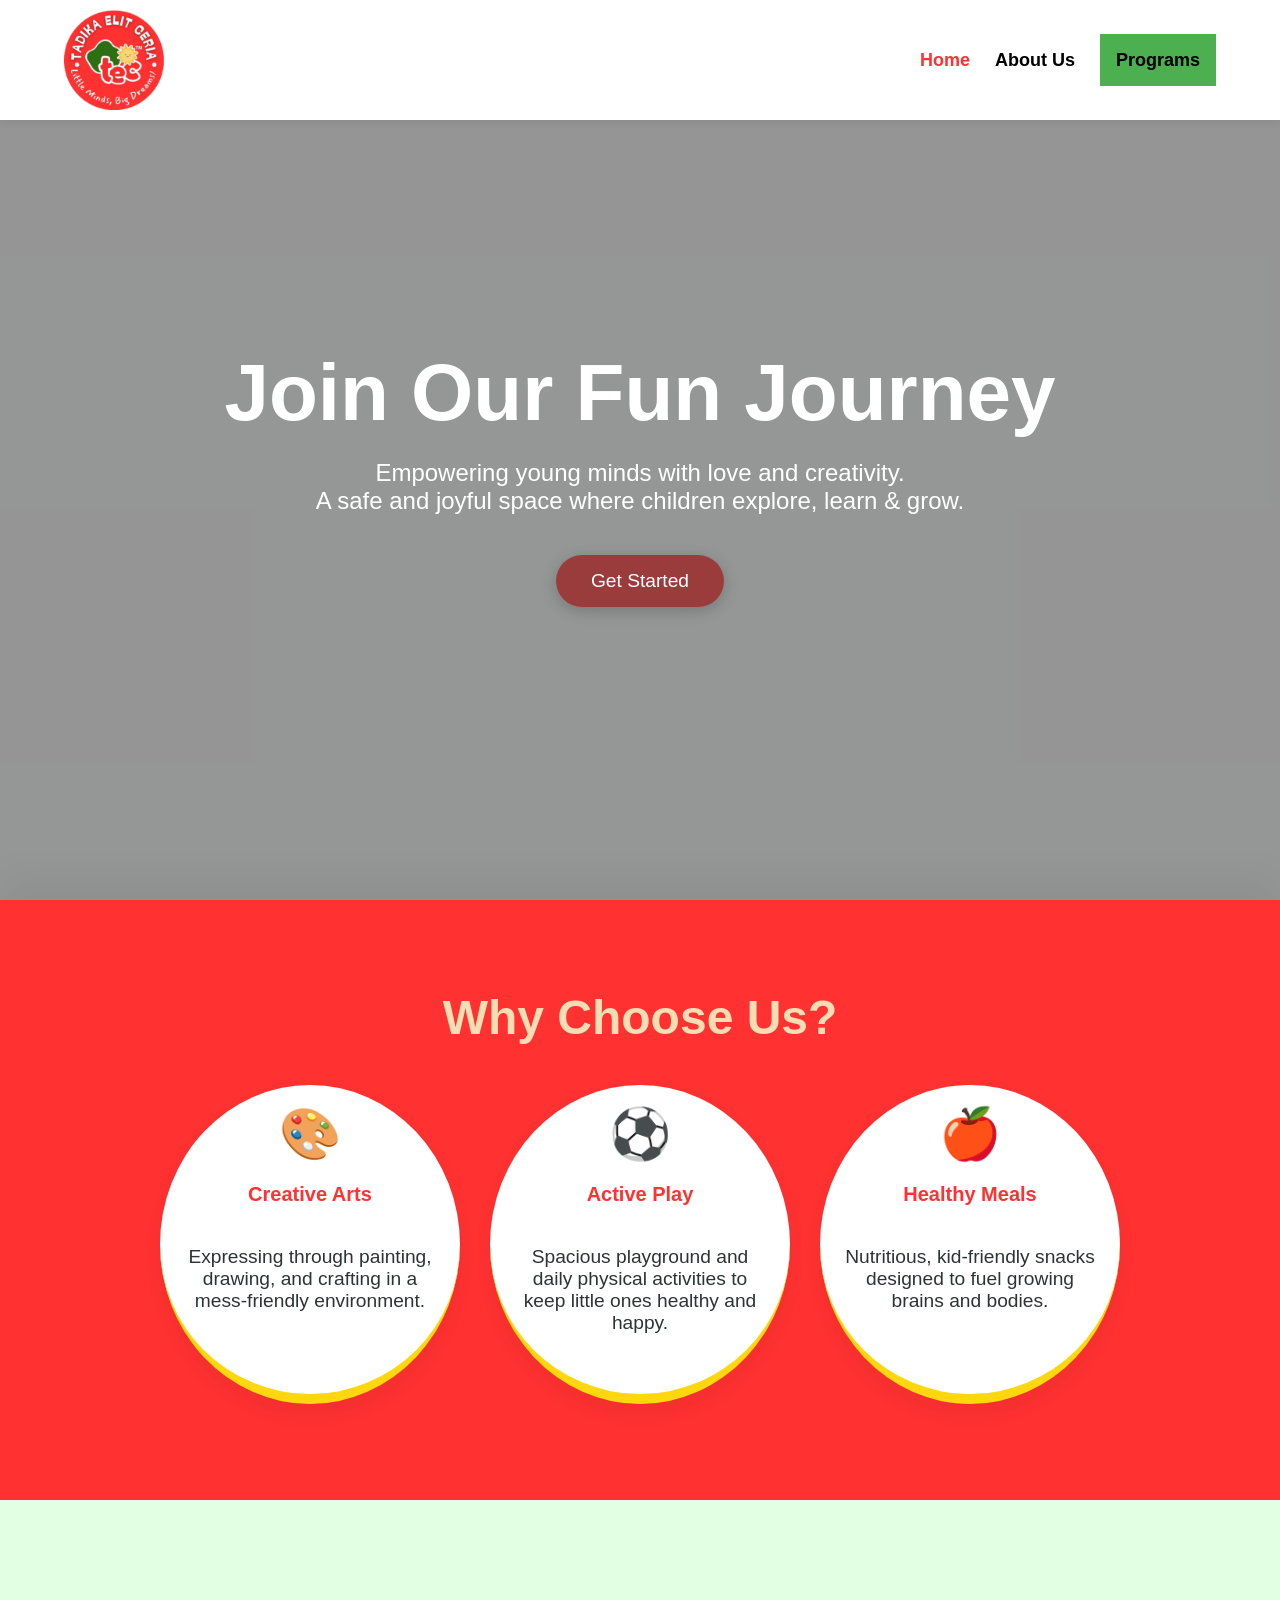
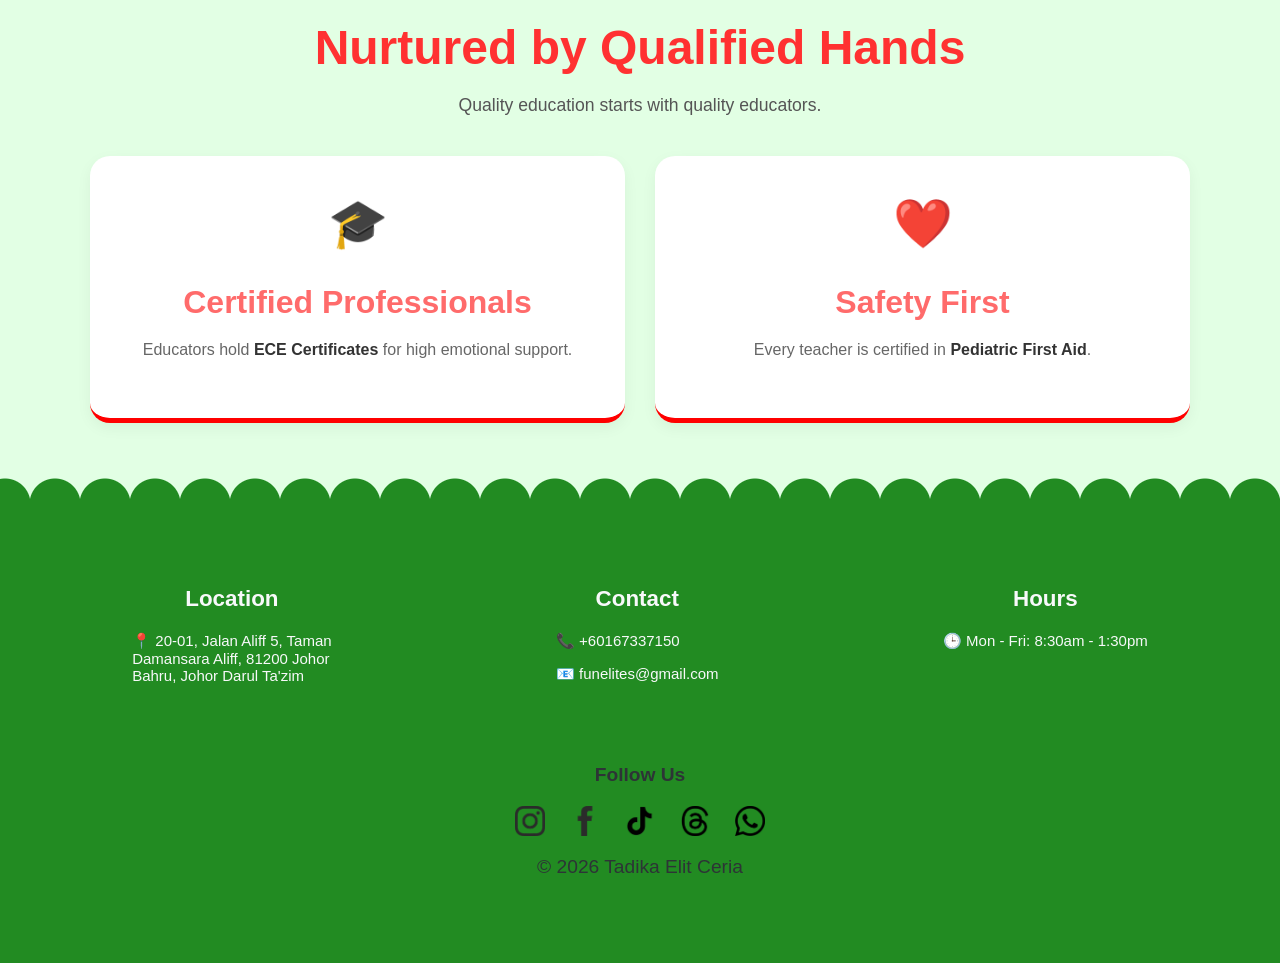
==== commit 5b68edc8: "Fix HTML encoding issues in index.html" ====
--- a/index.html
+++ b/index.html
@@ -61,7 +61,9 @@
         <ul class="nav-links">
             <li><a href="index.html" style="color: var(--primary-color, #ff6b6b);">Home</a></li>
             <li><a href="about.html">About Us</a></li>
-            <li><a href="program.html">Programs</a></li>
+            <li><a class="dropbtn" href="program.html">Programs</a></li>
+            <div class="dropdown-content">
+                <a href="#">Future Leaders Programme</a>
             <li><a href="contact.html">Contact</a></li>
         </ul>
     </nav>
--- a/style.css
+++ b/style.css
@@ -20,10 +20,10 @@
 }
 
 body {
-    font-family: 'Nunito', sans-serif;
+    font-family: "Century Gothic", CenturyGothic, AppleGothic, sans-serif;
     background-color: var(--bg-color);
     color: var(--text-color);
-    /*line-height: 1.6;*/
+    /*line-height: 1.6;'Nunito', sans-serif*/
 }
 
 img, video {
@@ -34,7 +34,7 @@
 
 /* Updated Typography */
 h1, h2, h3 {
-    font-family: Arial, Helvetica, sans-serif;/*'Fredoka One', cursive; /* Playful font */
+    /*font-family: Arial, Helvetica, sans-serif;'Fredoka One', cursive; /* Playful font */
     text-align: center;
     color: var(--primary-color);
     margin-bottom: 20px;}
--- a/nav.css
+++ b/nav.css
@@ -169,3 +169,42 @@
   .sidenav { padding-top: 15px; }
   .sidenav a { font-size: 18px; }
 }
+.dropbtn {
+  background-color: #4CAF50;
+  color: white;
+  padding: 16px;
+  font-size: 16px;
+  border: none;
+  cursor: pointer;
+}
+
+.dropdown {
+  position: relative;
+}
+
+.dropdown-content {
+  display: none;
+  position: absolute;
+  background-color: #f9f9f9;
+  min-width: 200px;
+  box-shadow: 0px 8px 16px 0px rgba(0,0,0,0.2);
+}
+
+.dropdown-content a {
+  color: black;
+  padding: 12px 16px;
+  text-decoration: none;
+  display: block;
+}
+
+.dropdown-content a:hover {
+  background-color: #f1f1f1;
+}
+
+.dropdown:hover .dropdown-content {
+  display: block;
+}
+
+.dropdown:hover .dropbtn {
+  background-color: #3e8e41;
+}
--- a/index.css
+++ b/index.css
@@ -142,7 +142,8 @@
 .cert-item h3 {
     color: #ff6b6b; /* Soft red for headings */
     margin-bottom: 15px;
-    font-family: "Century Gothic", CenturyGothic, AppleGothic, sans-serif;;
+    font-family: "Century Gothic", CenturyGothic, AppleGothic, sans-serif;
+        font-size: 2rem;
 }
 
 .cert-item p {
--- a/hero.css
+++ b/hero.css
@@ -1,14 +1,17 @@
 /* Hero Section */
-.hero, .hero-about, .hero-program{
+.hero{
     position: relative;
-    height: 80vh;
+    height: 100vh;
     width: 100%;
     display: flex;
     align-items: center;
     justify-content: center;
     overflow: hidden;
+    /*top: 120px;*/
 }
-
+/*.hero-about, .hero-program{
+    top: 0;
+}*/
 .hero-video {
     position: absolute;
     top: 50%;
@@ -58,7 +61,7 @@
     color: white;
     padding: 15px 35px;
     text-decoration: none;
-    font-family: 'Fredoka One';
+    /*font-family: 'Fredoka One';*/
     font-size: 1.2rem;
     border-radius: 50px;
     box-shadow: 0 4px 15px rgba(0,0,0,0.2);
@@ -110,12 +113,13 @@
 }
 
 @media screen and (max-width: 768px) {
-    /* 1. Shrink the Hero height */
+    /* 1. Shrink the Hero height, .hero-about, .hero-program */
     .hero {
         /*background: url('images/bg.MP4') center/cover no-repeat;*/
         height: 60vh !important; /* vh = view height. 40vh is 40% of the screen */
         min-height: 300px;      /* Prevents it from getting TOO tiny */
-        margin-top: 80px;       /* Keeps space for your fixed nav */
+        /*margin-top: 80px;        Keeps space for your fixed nav */
+        top: 90px;
     }
 
     /* 2. Adjust the Video background to fit the new height */
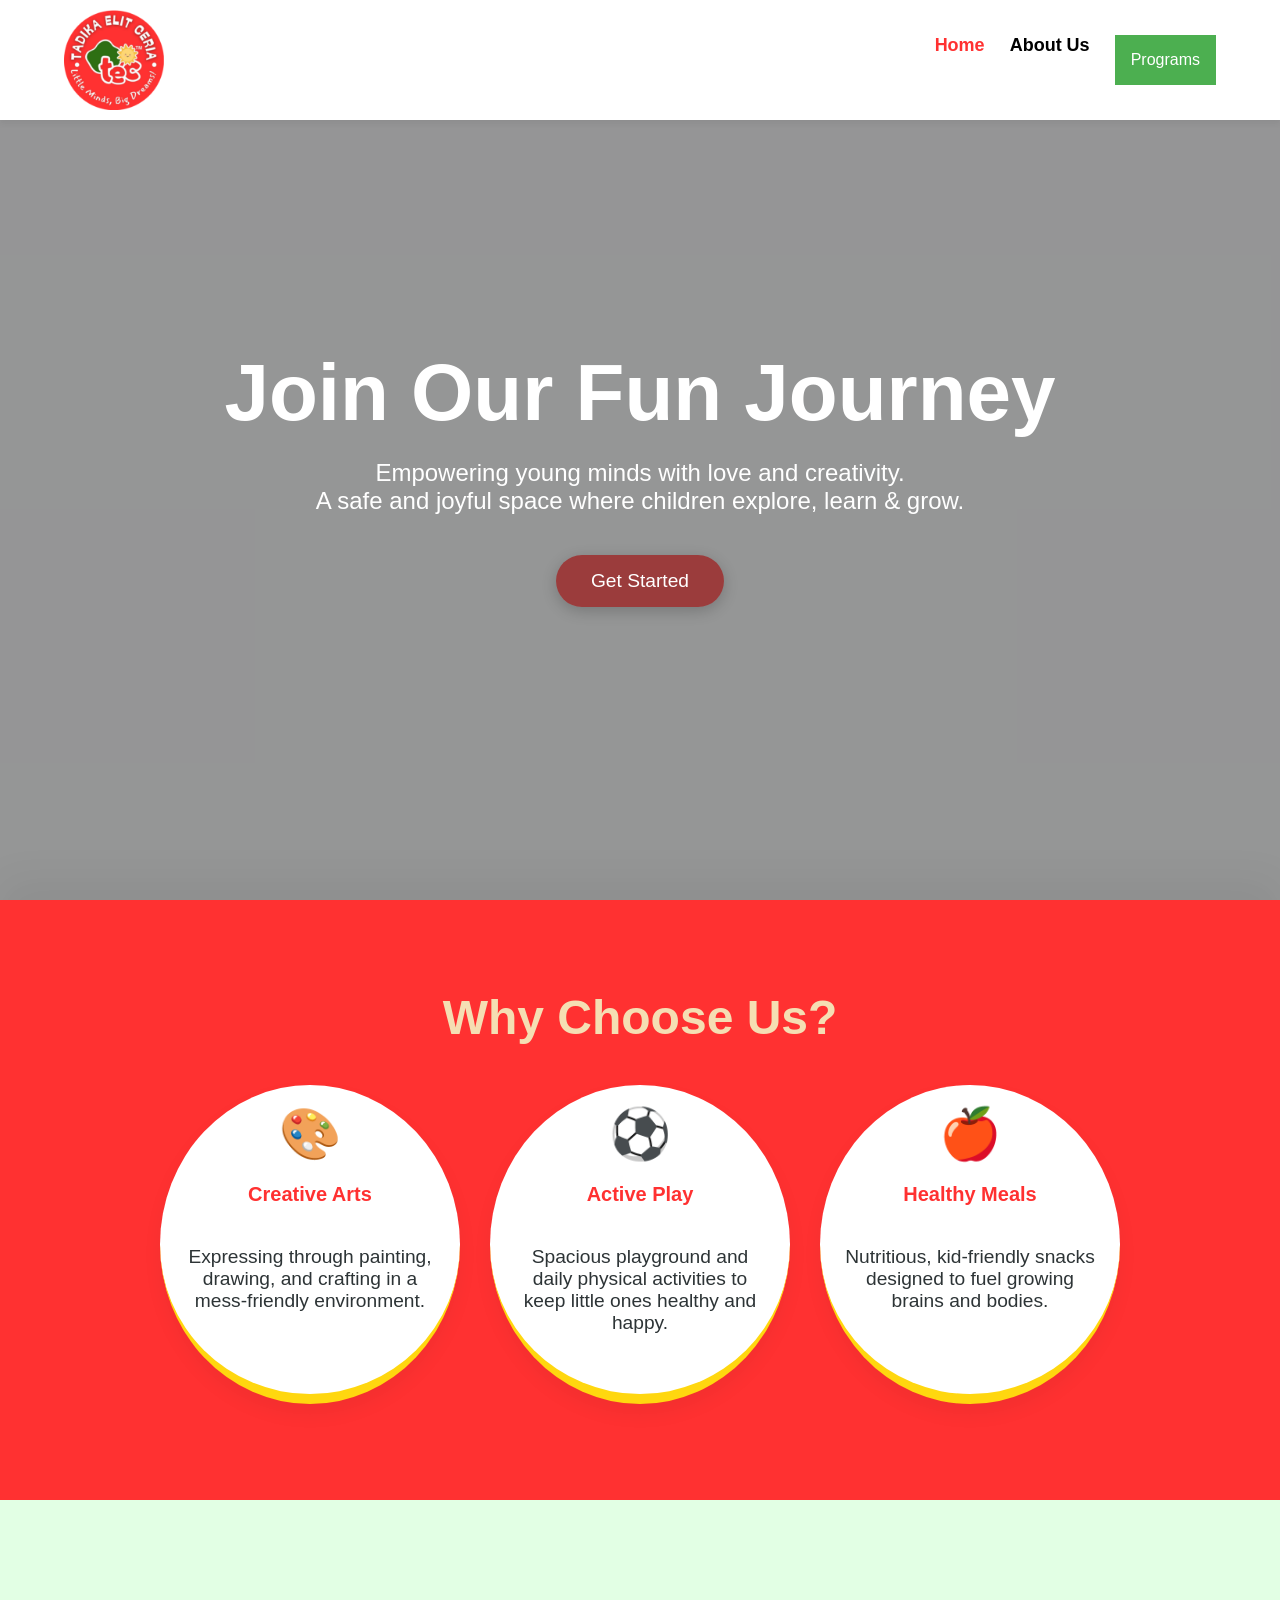
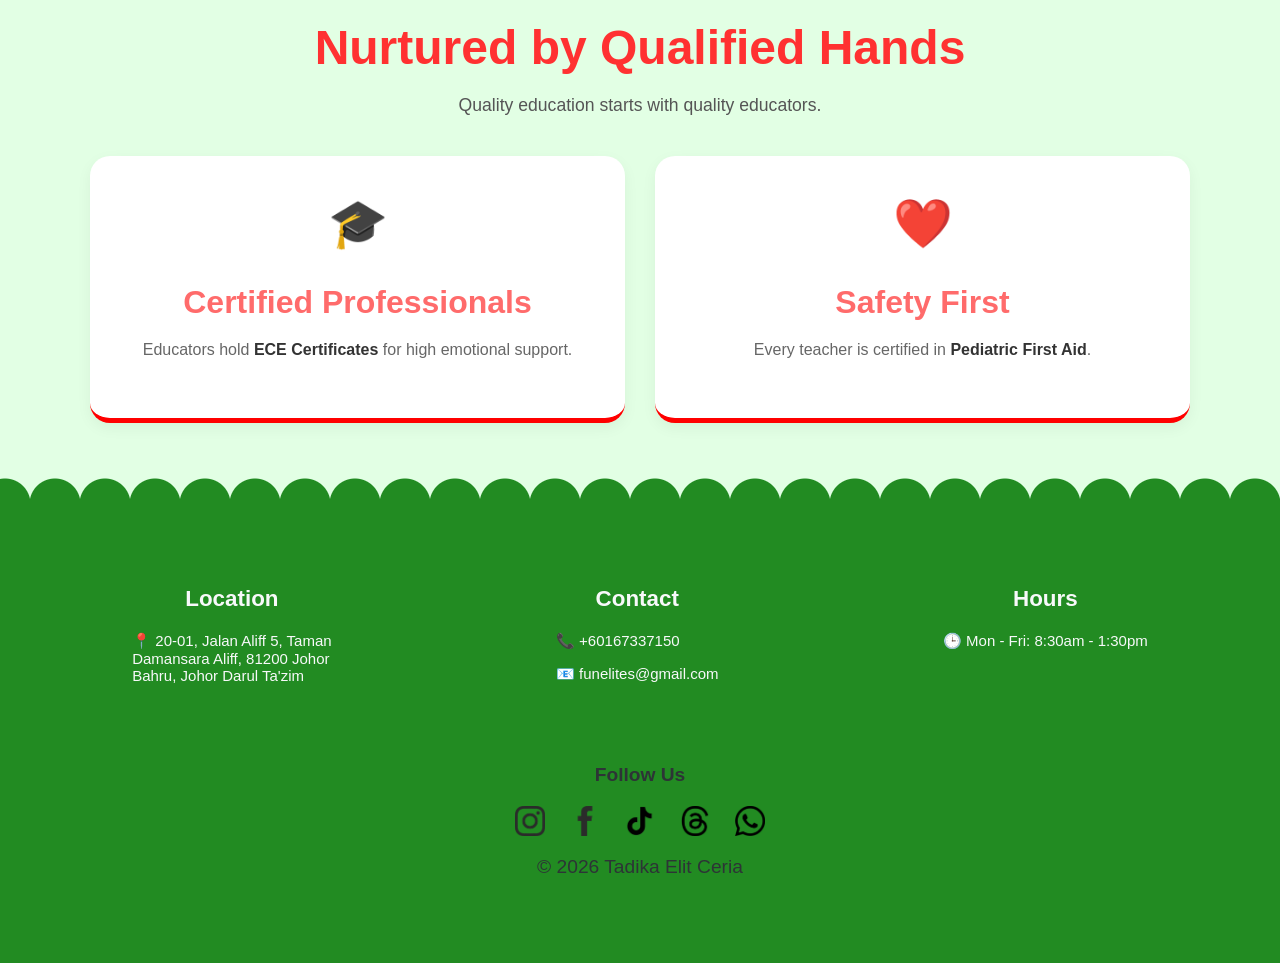
==== commit ede2bb51: "Fix HTML encoding issues in index.html" ====
--- a/index.html
+++ b/index.html
@@ -61,9 +61,8 @@
         <ul class="nav-links">
             <li><a href="index.html" style="color: var(--primary-color, #ff6b6b);">Home</a></li>
             <li><a href="about.html">About Us</a></li>
-            <li><a class="dropbtn" href="program.html">Programs</a></li>
-            <div class="dropdown-content">
-                <a href="#">Future Leaders Programme</a>
+            <li><div class="dropbtn" href="program.html">Programs</div></li>
+                <div class="dropdown-content"><a href="#">Future Leaders Programme</a>
             <li><a href="contact.html">Contact</a></li>
         </ul>
     </nav>
--- a/nav.css
+++ b/nav.css
@@ -50,6 +50,46 @@
 /* Hide the icon by default on desktop screens */
 .mobile-only-toggle {
   display: none;
+}
+
+.dropbtn {
+  background-color: #4CAF50;
+  color: white;
+  padding: 16px;
+  font-size: 16px;
+  border: none;
+  cursor: pointer;
+}
+
+.dropdown {
+  position: relative;
+}
+
+.dropdown-content {
+  display: none;
+  position: absolute;
+  background-color: #f9f9f9;
+  min-width: 200px;
+  box-shadow: 0px 8px 16px 0px rgba(0,0,0,0.2);
+}
+
+.dropdown-content a {
+  color: black;
+  padding: 12px 16px;
+  text-decoration: none;
+  display: block;
+}
+
+.dropdown-content a:hover {
+  background-color: #f1f1f1;
+}
+
+.dropdown:hover .dropdown-content {
+  display: block;
+}
+
+.dropdown:hover .dropbtn {
+  background-color: #3e8e41;
 }
 
 
@@ -169,42 +209,3 @@
   .sidenav { padding-top: 15px; }
   .sidenav a { font-size: 18px; }
 }
-.dropbtn {
-  background-color: #4CAF50;
-  color: white;
-  padding: 16px;
-  font-size: 16px;
-  border: none;
-  cursor: pointer;
-}
-
-.dropdown {
-  position: relative;
-}
-
-.dropdown-content {
-  display: none;
-  position: absolute;
-  background-color: #f9f9f9;
-  min-width: 200px;
-  box-shadow: 0px 8px 16px 0px rgba(0,0,0,0.2);
-}
-
-.dropdown-content a {
-  color: black;
-  padding: 12px 16px;
-  text-decoration: none;
-  display: block;
-}
-
-.dropdown-content a:hover {
-  background-color: #f1f1f1;
-}
-
-.dropdown:hover .dropdown-content {
-  display: block;
-}
-
-.dropdown:hover .dropbtn {
-  background-color: #3e8e41;
-}
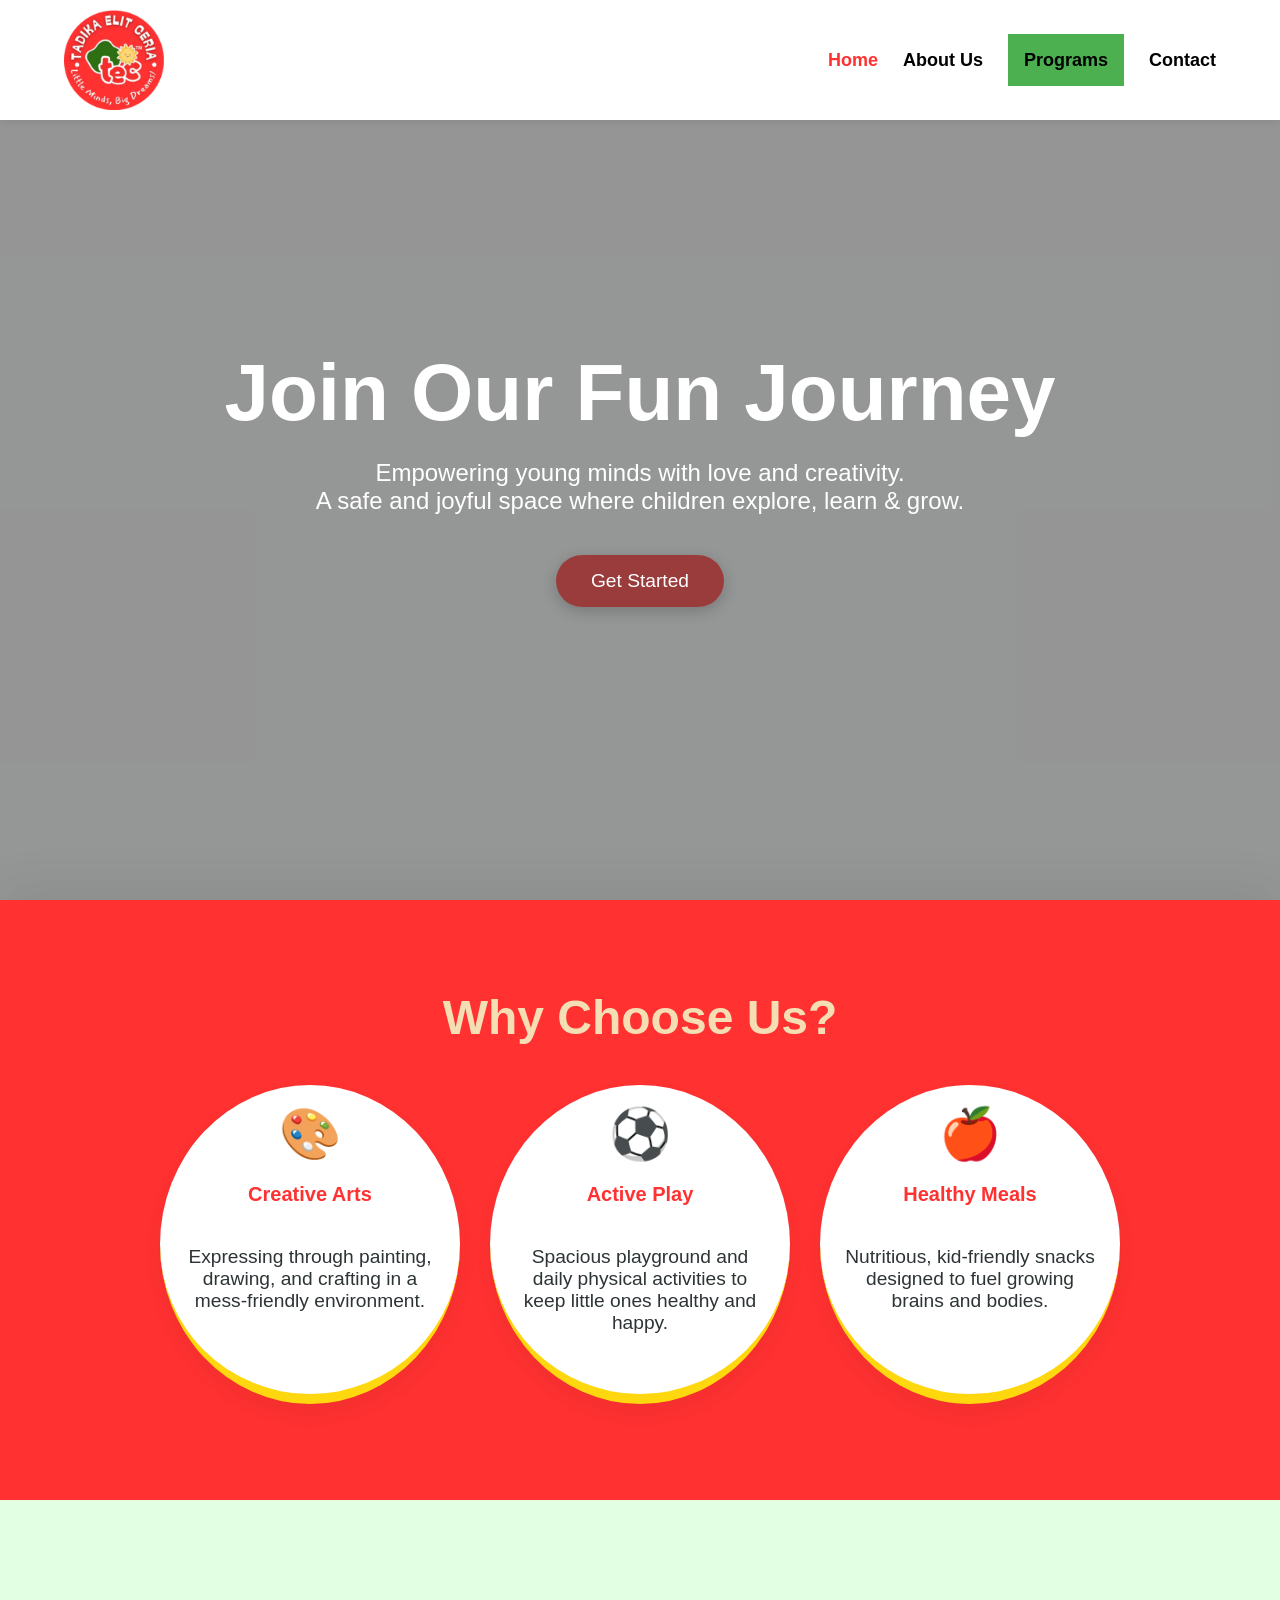
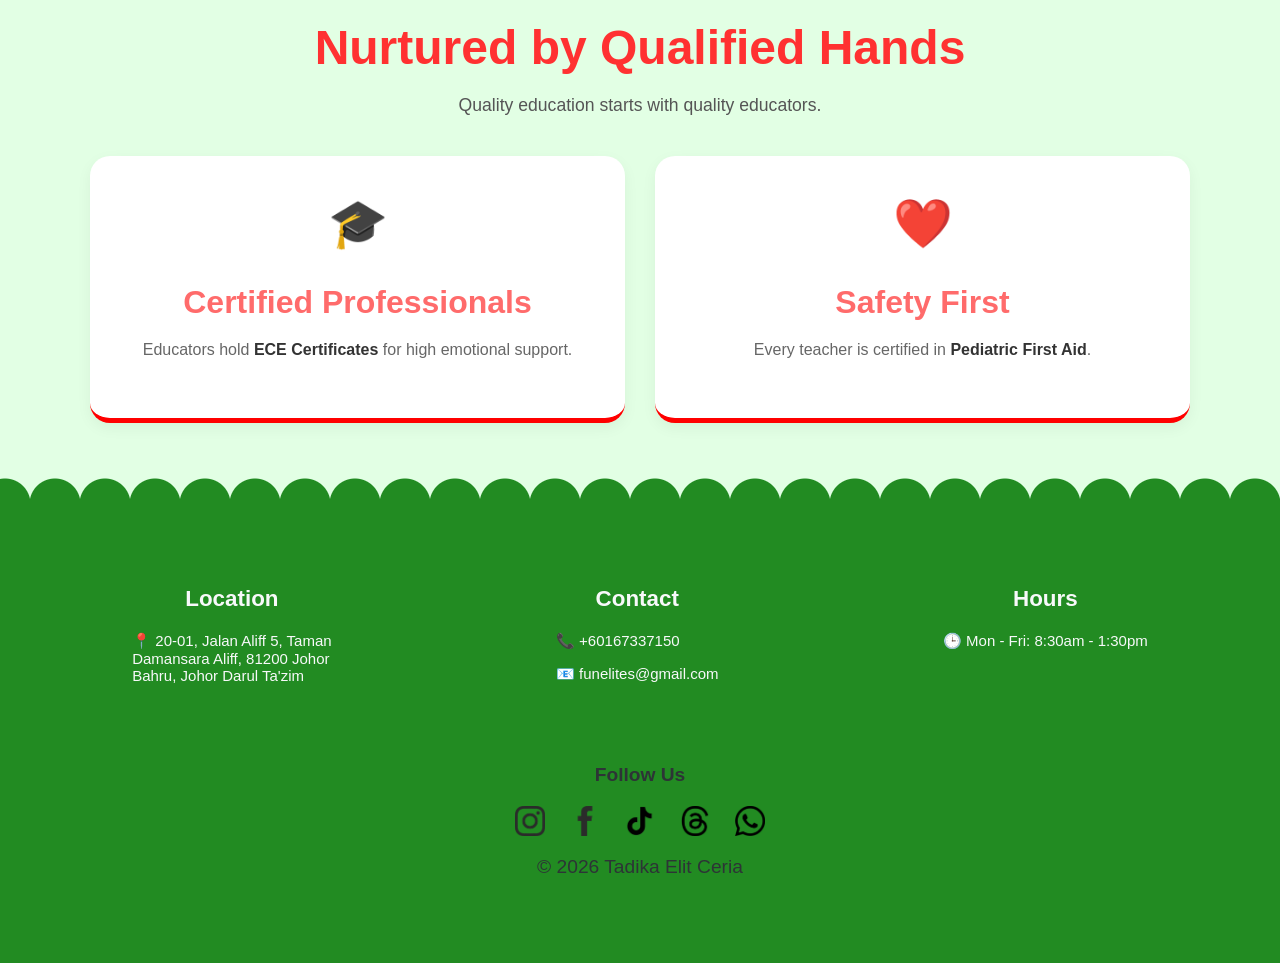
==== commit 8e4ab0a8: "Refactor navigation structure and improve layout" ====
--- a/index.html
+++ b/index.html
@@ -53,7 +53,7 @@
             <a href="contact.html">Contact</a>
         </div>
 
-    <!-- Desktop Navigation Menu -->
+    <!-- Desktop Navigation Menu 
     <nav class="desktop-nav">
             <a href="index.html" class="logo">
                 <img src="images/tec_logo.ico" alt="Tadika Elit Ceria Logo">
@@ -65,7 +65,28 @@
                 <div class="dropdown-content"><a href="#">Future Leaders Programme</a>
             <li><a href="contact.html">Contact</a></li>
         </ul>
-    </nav>
+    </nav>-->
+    <nav class="desktop-nav">
+    <a href="index.html" class="logo">
+        <img src="images/tec_logo.ico" alt="Tadika Elit Ceria Logo">
+    </a>
+    <ul class="nav-links">
+        <li><a href="index.html" style="color: var(--primary-color, #ff6b6b);">Home</a></li>
+        <li><a href="about.html">About Us</a></li>
+        
+        <!-- Fix: Wrapped everything inside a single li with class "dropdown" -->
+        <li class="dropdown">
+            <a href="program.html" class="dropbtn">Programs</a>
+            <div class="dropdown-content">
+                <a href="#">Future Leaders Programme</a>
+                <!-- You can easily add more sub-links here -->
+            </div>
+        </li>
+        
+        <li><a href="contact.html">Contact</a></li>
+    </ul>
+</nav>
+
 
     <!-- Video Hero Section Frame -->
     <header class="hero">
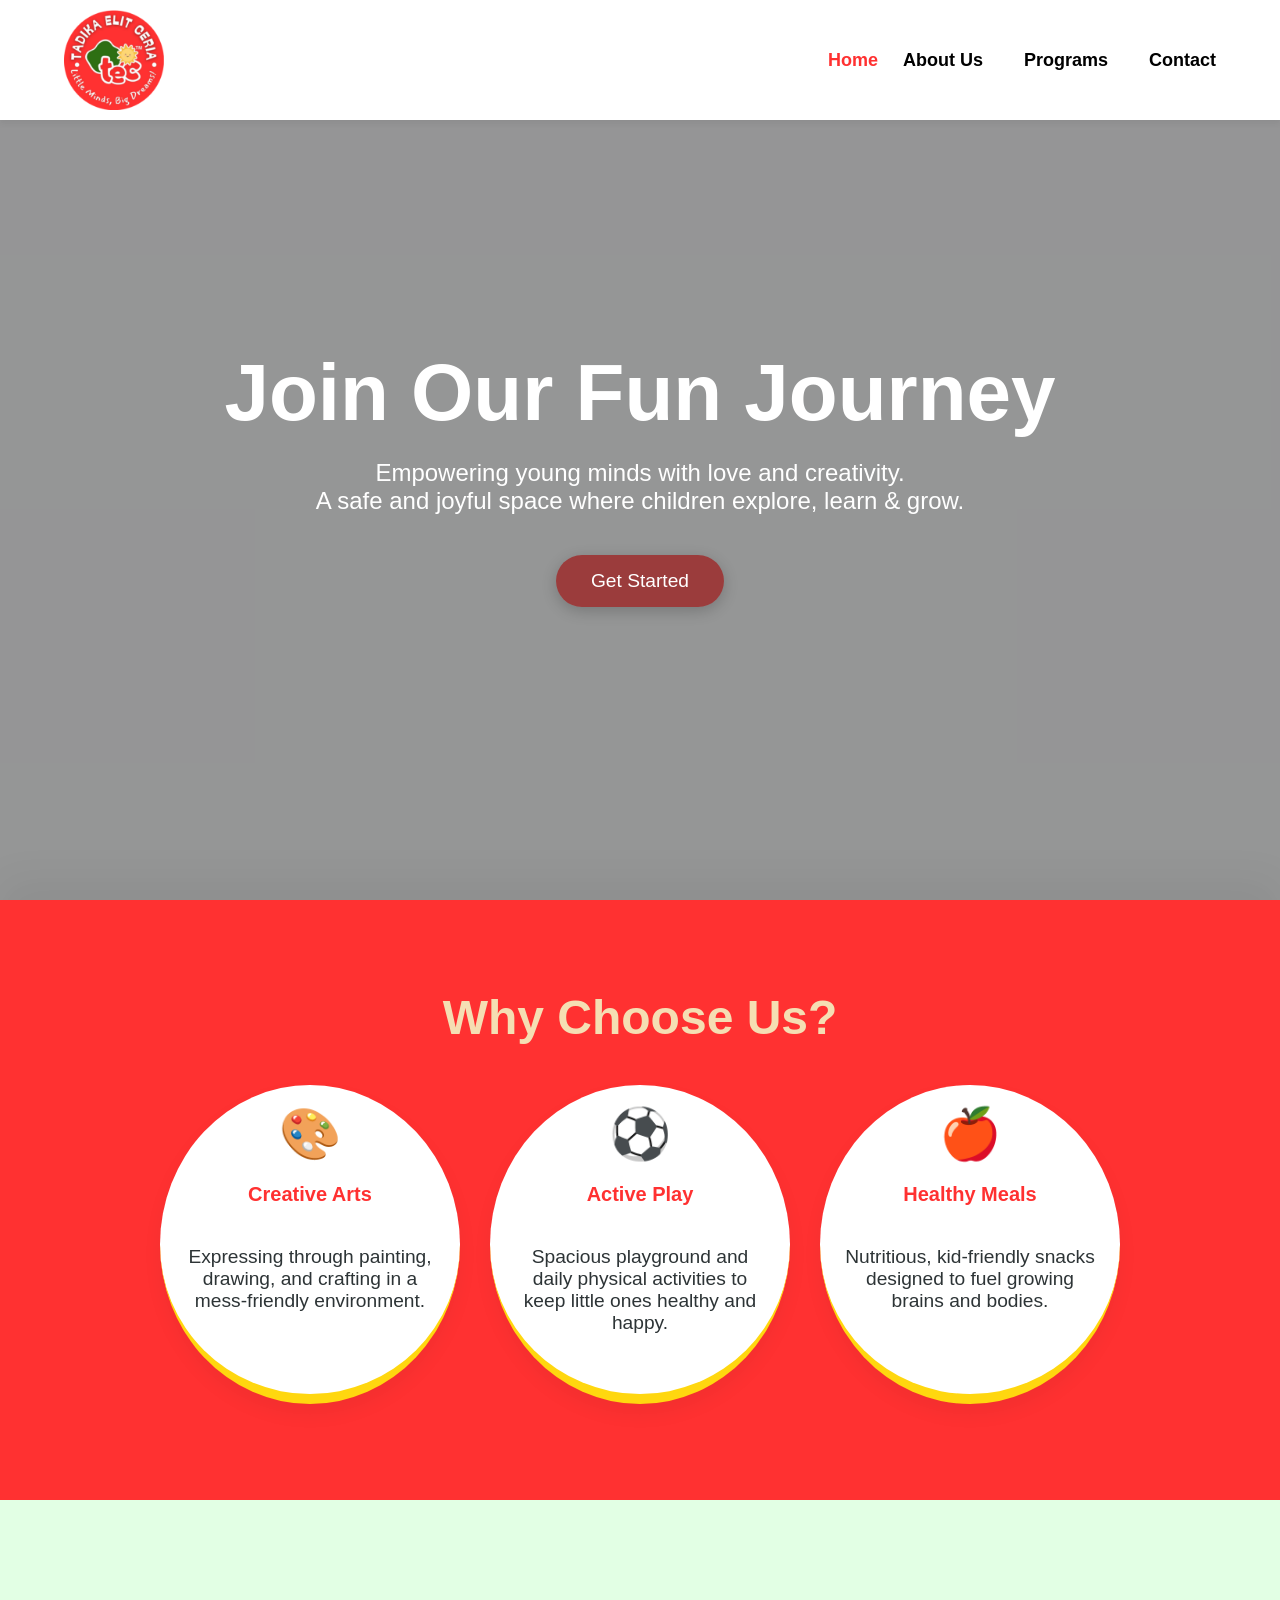
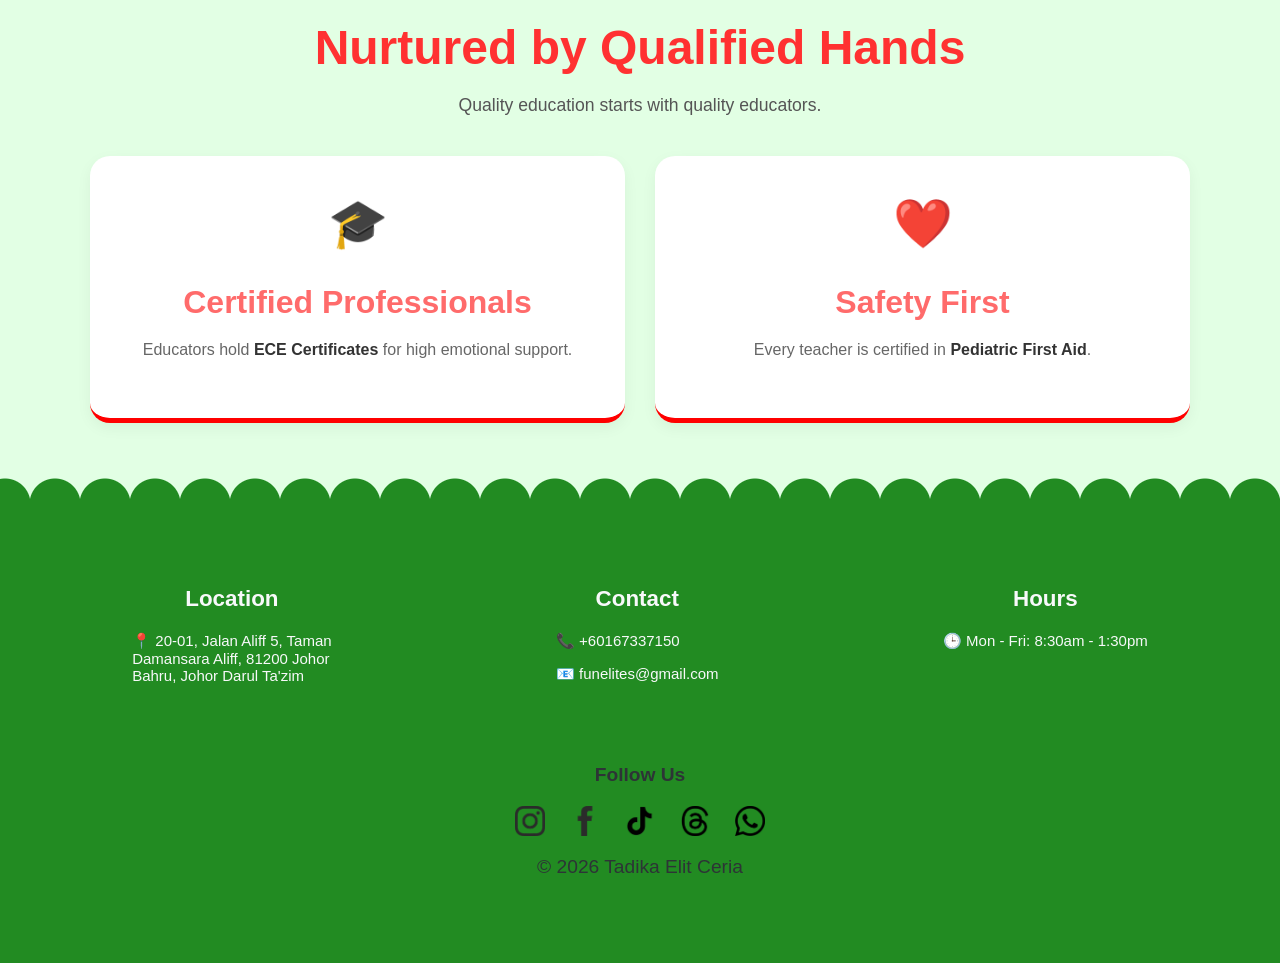
==== commit 9eb6aa4c: "Restore and fix index.html structure Restored and fixed HTML structure including navigation and foot" ====
--- a/index.html
+++ b/index.html
@@ -78,7 +78,7 @@
         <li class="dropdown">
             <a href="program.html" class="dropbtn">Programs</a>
             <div class="dropdown-content">
-                <a href="#">Future Leaders Programme</a>
+                <a href="futureLeaders.html">Future Leaders Programme</a>
                 <!-- You can easily add more sub-links here -->
             </div>
         </li>
--- a/nav.css
+++ b/nav.css
@@ -53,7 +53,7 @@
 }
 
 .dropbtn {
-  background-color: #4CAF50;
+  background-color: #FFFFFF;
   color: white;
   padding: 16px;
   font-size: 16px;
@@ -68,7 +68,7 @@
 .dropdown-content {
   display: none;
   position: absolute;
-  background-color: #f9f9f9;
+  background-color: #FFFFFF;
   min-width: 200px;
   box-shadow: 0px 8px 16px 0px rgba(0,0,0,0.2);
 }
@@ -81,7 +81,7 @@
 }
 
 .dropdown-content a:hover {
-  background-color: #f1f1f1;
+  background-color: #FFFFFF;
 }
 
 .dropdown:hover .dropdown-content {
@@ -89,7 +89,7 @@
 }
 
 .dropdown:hover .dropbtn {
-  background-color: #3e8e41;
+  background-color: #FFFFFF;
 }
 
 
